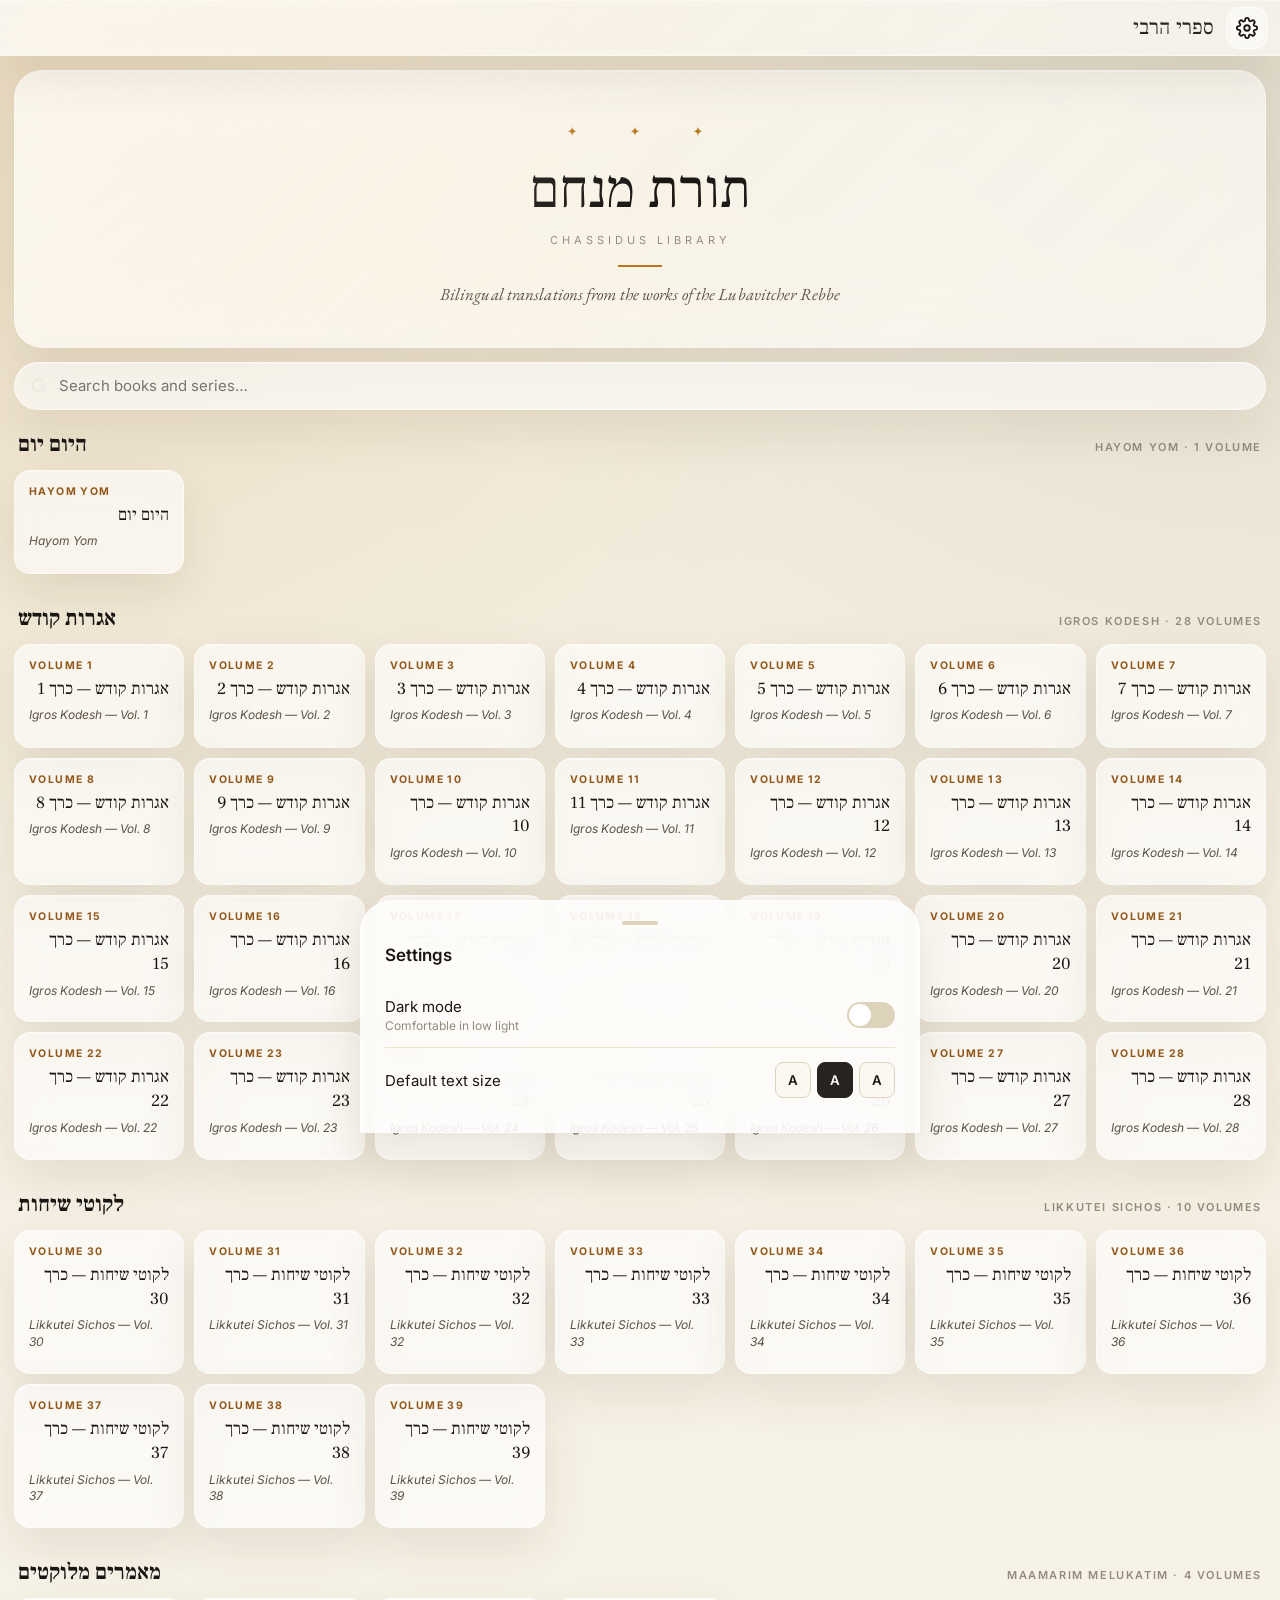
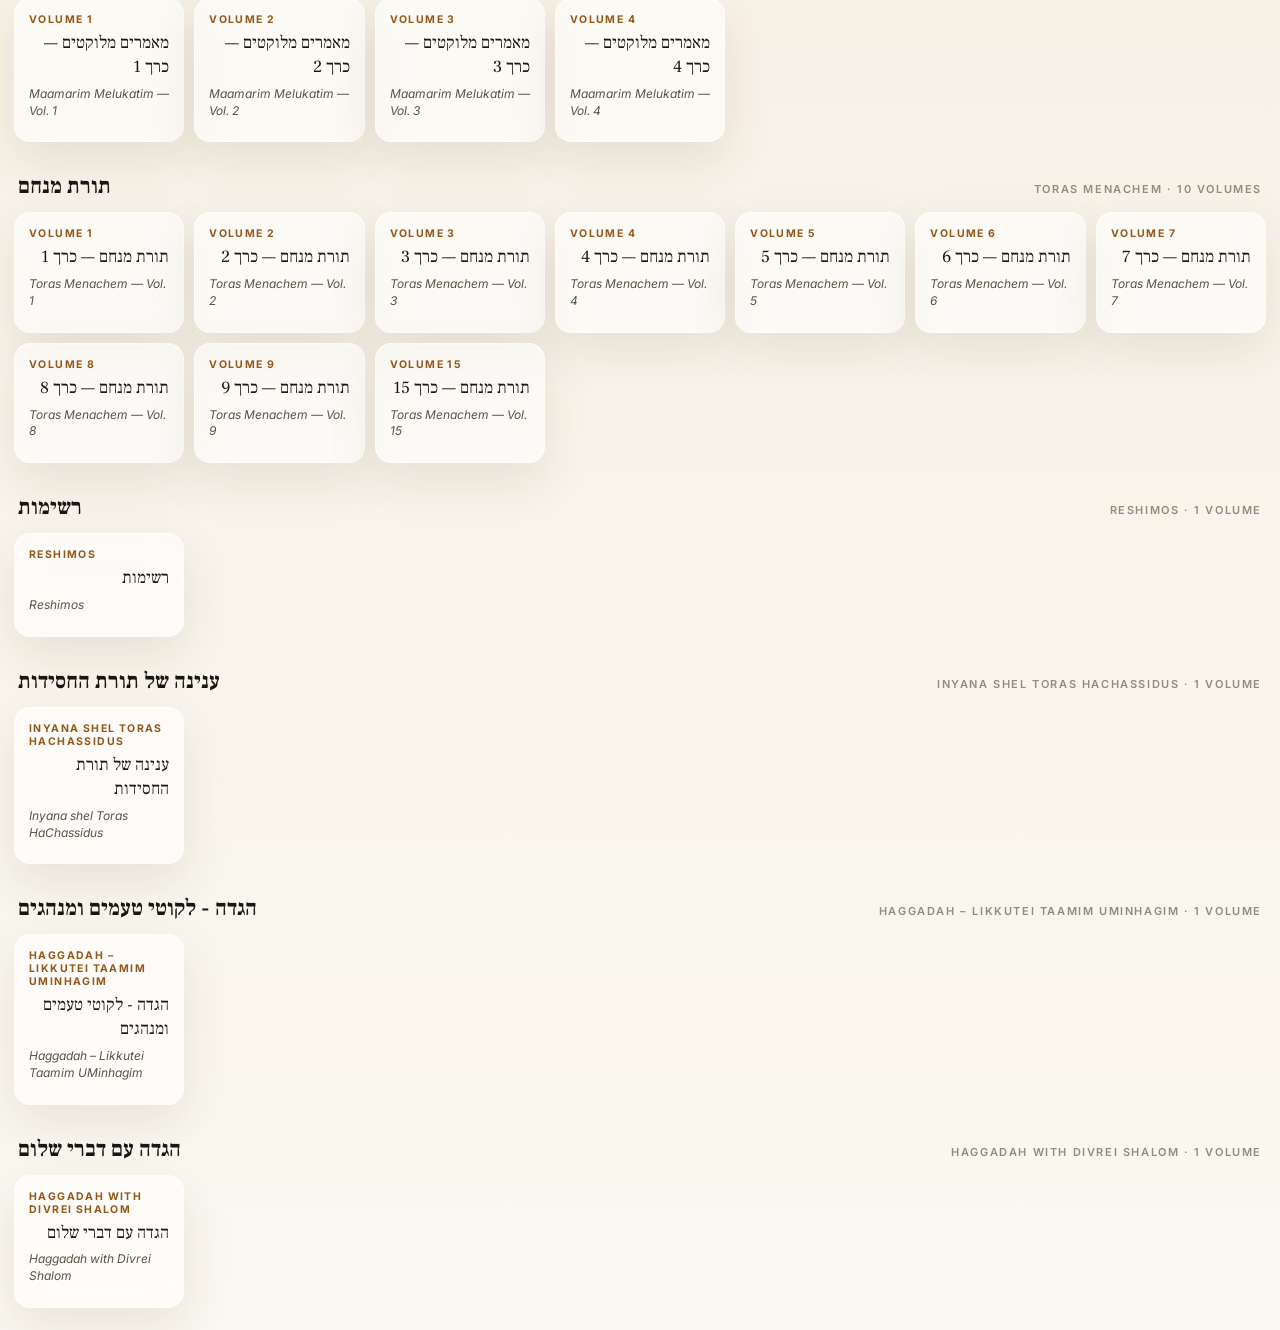
==== index.html @ 0fe82e68 "Initial commit: Chassidus Library site" ====
<!DOCTYPE html>
<html lang="en" data-dark="0" data-fs="md">
<head>
<meta charset="UTF-8">
<meta name="viewport" content="width=device-width,initial-scale=1.0,viewport-fit=cover">
<meta name="theme-color" content="#262320">
<title>Chassidus Library</title>
<meta name="description" content="Bilingual English / Hebrew translations of the works of the Lubavitcher Rebbe — Hayom Yom, Igros Kodesh, Likkutei Sichos, Maamarim Melukatim, Toras Menachem, and more.">
<link rel="preconnect" href="https://fonts.googleapis.com">
<link rel="preconnect" href="https://fonts.gstatic.com" crossorigin>
<link href="https://fonts.googleapis.com/css2?family=Frank+Ruhl+Libre:wght@400;700&family=EB+Garamond:ital,wght@0,400;0,600;1,400&family=Inter:wght@400;500;600&display=swap" rel="stylesheet">
<link rel="stylesheet" href="./assets/design.css">
</head>
<body>

<div class="ab">
  <div class="ab-title ab-title-he">ספרי הרבי</div>
  <button class="ab-btn" id="btn-set" aria-label="Settings">
    <svg viewBox="0 0 24 24"><circle cx="12" cy="12" r="3"/><path d="M19.4 15a1.65 1.65 0 0 0 .33 1.82l.06.06a2 2 0 0 1-2.83 2.83l-.06-.06a1.65 1.65 0 0 0-1.82-.33 1.65 1.65 0 0 0-1 1.51V21a2 2 0 0 1-4 0v-.09A1.65 1.65 0 0 0 9 19.4a1.65 1.65 0 0 0-1.82.33l-.06.06a2 2 0 0 1-2.83-2.83l.06-.06A1.65 1.65 0 0 0 4.68 15a1.65 1.65 0 0 0-1.51-1H3a2 2 0 0 1 0-4h.09A1.65 1.65 0 0 0 4.6 9a1.65 1.65 0 0 0-.33-1.82l-.06-.06a2 2 0 0 1 2.83-2.83l.06.06A1.65 1.65 0 0 0 9 4.68a1.65 1.65 0 0 0 1-1.51V3a2 2 0 0 1 4 0v.09a1.65 1.65 0 0 0 1 1.51 1.65 1.65 0 0 0 1.82-.33l.06-.06a2 2 0 0 1 2.83 2.83l-.06.06A1.65 1.65 0 0 0 19.4 9a1.65 1.65 0 0 0 1.51 1H21a2 2 0 0 1 0 4h-.09a1.65 1.65 0 0 0-1.51 1z"/></svg>
  </button>
</div>

<div class="hero">
  <div class="hero-orn">✦ &nbsp; ✦ &nbsp; ✦</div>
  <div class="hero-he">תורת מנחם</div>
  <div class="hero-en">Chassidus Library</div>
  <div class="hero-rule"></div>
  <div class="hero-sub">Bilingual translations from the works of the Lubavitcher Rebbe</div>
</div>

<div class="lsearch">
  <input id="lsearch" type="search" placeholder="Search books and series…" autocomplete="off">
</div>

<div id="shelf" class="shelf"></div>

<div id="library">
  <div class="loading"><div class="spinner"></div></div>
</div>

<!-- Settings sheet -->
<div id="ssheet">
  <div class="sbdrop"></div>
  <div class="spanel">
    <div class="shandle"></div>
    <div class="stitle">Settings</div>
    <div class="srow">
      <div class="slbl">Dark mode<small>Comfortable in low light</small></div>
      <button class="tswitch" id="dark-tog" aria-label="Dark mode"></button>
    </div>
    <div class="srow">
      <div class="slbl">Default text size</div>
      <div class="fsctrl">
        <button class="fsbtn" data-fs="sm">A</button>
        <button class="fsbtn on" data-fs="md">A</button>
        <button class="fsbtn" data-fs="lg">A</button>
      </div>
    </div>
  </div>
</div>

<script src="./assets/home.js"></script>
</body>
</html>
---- assets/design.css ----
/* Chassidus Library — design system lifted from kuntres-umayaan */
:root {
  --bg:#FBF8F1; --bg-soft:#F2EBDA; --surface:#FFFFFF; --surface-he:#F7F1DE;
  --line:#DDD2BA; --line-soft:#ECE3CC;
  --ink:#1A1714; --ink-2:#5A5247; --ink-3:#948B7E; --ink-inv:#FFFFFF;
  --primary:#262320; --primary-soft:rgba(38,35,32,.06);
  --accent:#B7791F; --accent-deep:#92571B; --accent-soft:rgba(183,121,31,.1);
  --glass:rgba(255,255,255,.58); --glass-strong:rgba(255,255,255,.78);
  --glass-he:rgba(247,241,222,.82); --glass-border:rgba(255,255,255,.45);
  --glass-edge:rgba(255,255,255,.60);
  --glass-shadow:0 18px 50px rgba(73,53,20,.10), inset 0 1px 0 rgba(255,255,255,.42);
  --glass-shine:linear-gradient(135deg, rgba(255,255,255,.35) 0%, transparent 50%, rgba(255,255,255,.08) 100%);
  --f-he:'Frank Ruhl Libre',serif; --f-en:'EB Garamond',Georgia,serif; --f-ui:'Inter',system-ui,sans-serif;
  --sz-he:18px; --sz-en:16.5px; --lh-he:2.0; --lh-en:1.85;
  --bar:56px; --nav:64px; --rmd:10px;
}
[data-dark="1"] {
  --bg:#13110E; --bg-soft:#1B1813; --surface:#1B1813; --surface-he:#1F1A12;
  --line:#2E2A22; --line-soft:#25221C;
  --ink:#F0EAD8; --ink-2:#B0A696; --ink-3:#7E7565;
  --primary:#1F1B17; --primary-soft:rgba(255,255,255,.05);
  --accent:#DAA751; --accent-deep:#B7791F; --accent-soft:rgba(218,167,81,.12);
  --glass:rgba(31,27,23,.6); --glass-strong:rgba(31,27,23,.82);
  --glass-he:rgba(33,27,19,.84); --glass-border:rgba(255,255,255,.08);
  --glass-edge:rgba(255,255,255,.04);
  --glass-shadow:0 20px 60px rgba(0,0,0,.34), inset 0 1px 0 rgba(255,255,255,.06);
  --glass-shine:linear-gradient(135deg, rgba(255,255,255,.08) 0%, transparent 50%, rgba(255,255,255,.03) 100%);
}
[data-fs="sm"]{--sz-he:15.5px;--sz-en:14px;--lh-he:1.9;--lh-en:1.78}
[data-fs="lg"]{--sz-he:21px;--sz-en:18.5px;--lh-he:2.15;--lh-en:1.95}

*,*::before,*::after{box-sizing:border-box;margin:0;padding:0}
html{scroll-behavior:smooth}
body{font-family:var(--f-ui);background:
radial-gradient(circle at top left, rgba(183,121,31,.14), transparent 30%),
radial-gradient(circle at top right, rgba(38,35,32,.08), transparent 28%),
linear-gradient(180deg, var(--bg-soft), var(--bg));
color:var(--ink);min-height:100dvh;-webkit-font-smoothing:antialiased;touch-action:manipulation}
a{color:inherit;text-decoration:none}

/* app bar */
.ab{height:var(--bar);background:var(--glass);backdrop-filter:blur(26px) saturate(160%);-webkit-backdrop-filter:blur(26px) saturate(160%);color:var(--ink);display:flex;align-items:center;padding:0 12px;gap:8px;border-bottom:1px solid var(--glass-border);box-shadow:var(--glass-shadow);position:sticky;top:0;z-index:50}
.ab::before{content:'';position:absolute;inset:0;background:var(--glass-shine);pointer-events:none}
.ab-btn{width:42px;height:42px;border:1px solid var(--glass-edge);background:rgba(255,255,255,.14);backdrop-filter:blur(8px);color:inherit;cursor:pointer;border-radius:14px;display:flex;align-items:center;justify-content:center;transition:background .2s,transform .2s;position:relative;flex-shrink:0}
.ab-btn:active{background:rgba(255,255,255,.22);transform:scale(.92)}
.ab-btn svg{width:22px;height:22px;stroke:currentColor;fill:none;stroke-width:2;stroke-linecap:round;stroke-linejoin:round}
.ab-title{flex:1;font-size:16px;font-weight:600;padding:0 4px;white-space:nowrap;overflow:hidden;text-overflow:ellipsis;letter-spacing:.1px}
.ab-title-he{font-family:var(--f-he);font-size:21px;direction:rtl;font-weight:400}
.tm-badge{display:inline-flex;align-items:center;font-size:10px;font-weight:700;text-transform:uppercase;letter-spacing:.8px;padding:3px 10px;border-radius:999px;background:var(--accent);color:#fff;margin-left:8px;vertical-align:middle}

/* hero */
.hero{position:relative;background:var(--glass);backdrop-filter:blur(30px) saturate(150%);padding:52px 24px 42px;text-align:center;border:1px solid var(--glass-border);box-shadow:var(--glass-shadow);margin:14px;border-radius:28px;overflow:hidden}
.hero::before{content:'';position:absolute;inset:0;background:var(--glass-shine);pointer-events:none}
.hero-orn{font-size:13px;color:var(--accent);letter-spacing:10px;margin-bottom:16px}
.hero-he{font-family:var(--f-he);font-size:42px;line-height:1.3;direction:rtl;color:var(--ink);margin-bottom:8px;font-weight:400}
.hero-en{font-size:11px;letter-spacing:4px;text-transform:uppercase;color:var(--ink-3);margin-bottom:18px}
.hero-rule{width:44px;height:1.5px;background:var(--accent);margin:0 auto 16px}
.hero-sub{font-family:var(--f-en);font-style:italic;font-size:17px;color:var(--ink-2);letter-spacing:.1px}

/* library search */
.lsearch{margin:0 14px 12px;position:relative}
.lsearch input{width:100%;height:48px;border:1px solid var(--glass-border);background:var(--glass);backdrop-filter:blur(18px);border-radius:24px;padding:0 18px 0 44px;font-size:15px;font-family:var(--f-ui);color:var(--ink);outline:none;box-shadow:var(--glass-shadow)}
.lsearch input:focus{border-color:var(--accent)}
.lsearch::before{content:'';position:absolute;left:16px;top:50%;width:18px;height:18px;transform:translateY(-50%);background-image:url("data:image/svg+xml;utf8,<svg xmlns='http://www.w3.org/2000/svg' viewBox='0 0 24 24' fill='none' stroke='%23948B7E' stroke-width='2' stroke-linecap='round' stroke-linejoin='round'><circle cx='11' cy='11' r='8'/><line x1='21' y1='21' x2='16.65' y2='16.65'/></svg>");background-repeat:no-repeat;background-size:contain;pointer-events:none}

/* continue reading shelf */
.shelf{margin:6px 14px 18px}
.shelf-hd{font-size:11px;text-transform:uppercase;letter-spacing:1.6px;color:var(--ink-3);font-weight:700;padding:8px 4px}
.shelf-row{display:flex;gap:12px;overflow-x:auto;padding-bottom:8px;scrollbar-width:none}
.shelf-row::-webkit-scrollbar{display:none}
.shelf-card{flex-shrink:0;width:220px;background:var(--glass-strong);backdrop-filter:blur(20px);border:1px solid rgba(183,121,31,.28);border-radius:18px;padding:14px;cursor:pointer;display:flex;flex-direction:column;gap:6px;box-shadow:var(--glass-shadow);transition:transform .15s}
.shelf-card:active{transform:scale(.97)}
.shelf-card .lbl{font-size:10.5px;text-transform:uppercase;letter-spacing:1.3px;color:var(--accent-deep);font-weight:700}
[data-dark="1"] .shelf-card .lbl{color:var(--accent)}
.shelf-card .he{font-family:var(--f-he);font-size:18px;direction:rtl;text-align:right;color:var(--ink)}
.shelf-card .en{font-size:12px;color:var(--ink-2);font-style:italic}
.shelf-card .pbar{height:3px;background:var(--line-soft);border-radius:2px;overflow:hidden;margin-top:4px}
.shelf-card .pfill{height:100%;background:var(--accent);border-radius:2px}

/* series sections + cards */
.series{margin:0 14px 22px}
.series-hd{display:flex;align-items:baseline;justify-content:space-between;padding:8px 4px 12px;gap:12px}
.series-hd .he{font-family:var(--f-he);font-size:22px;direction:rtl;color:var(--ink);font-weight:700}
.series-hd .en{font-size:11px;text-transform:uppercase;letter-spacing:1.6px;color:var(--ink-3);font-weight:600}
.bgrid{display:grid;grid-template-columns:repeat(auto-fill,minmax(170px,1fr));gap:10px}
.bcard{background:var(--glass);backdrop-filter:blur(16px);border:1px solid var(--glass-border);border-radius:16px;padding:14px;cursor:pointer;display:flex;flex-direction:column;gap:6px;box-shadow:var(--glass-shadow);transition:transform .15s,background .15s;color:inherit;min-height:104px}
.bcard:active{transform:scale(.97);background:var(--primary-soft)}
.bcard .vol{font-size:10.5px;text-transform:uppercase;letter-spacing:1.4px;color:var(--accent-deep);font-weight:700}
[data-dark="1"] .bcard .vol{color:var(--accent)}
.bcard .he{font-family:var(--f-he);font-size:17px;direction:rtl;text-align:right;color:var(--ink);line-height:1.4}
.bcard .en{font-size:12px;color:var(--ink-2);font-style:italic;line-height:1.4}
.bcard .pfill-mini{height:2px;background:var(--accent);border-radius:1px;margin-top:auto;width:0;transition:width .2s}

/* reader view toggle */
.tbar{padding:12px 14px 10px}
.vtoggle{display:flex;background:var(--glass);backdrop-filter:blur(20px) saturate(150%);border-radius:24px;padding:4px;border:1px solid var(--glass-border);max-width:420px;margin:0 auto;box-shadow:var(--glass-shadow)}
.seg-btn{flex:1;border:none;border-radius:18px;padding:10px;font-size:13px;font-weight:600;font-family:var(--f-ui);cursor:pointer;background:transparent;color:var(--ink-3);transition:all .25s;letter-spacing:.1px}
.seg-btn.on{background:linear-gradient(180deg, rgba(255,255,255,.85), rgba(255,255,255,.42));color:var(--primary);box-shadow:0 10px 24px rgba(73,53,20,.12), inset 0 1px 0 rgba(255,255,255,.7);font-weight:700}
[data-dark="1"] .seg-btn.on{background:linear-gradient(180deg, rgba(218,167,81,.38), rgba(218,167,81,.18));color:var(--accent)}

/* progress bar */
.pbar{height:2px;background:var(--line-soft);position:sticky;top:var(--bar);z-index:40}
.pfill{height:100%;background:var(--accent);transition:width .18s;width:0}

/* search input in reader */
.rsbar{padding:0 14px 10px}
.rsbar input{width:100%;height:40px;border-radius:20px;border:1px solid var(--glass-border);background:var(--glass);backdrop-filter:blur(16px);padding:0 16px;font-size:14px;color:var(--ink);outline:none;font-family:var(--f-ui)}
.rsbar input:focus{border-color:var(--accent)}
.rsbar.empty{display:none}
.rs-hits{margin:0 14px;background:var(--glass);backdrop-filter:blur(16px);border:1px solid var(--glass-border);border-radius:16px;max-height:50vh;overflow-y:auto;padding:6px 0}
.rs-hit{padding:10px 16px;border-bottom:1px solid var(--line-soft);cursor:pointer;font-family:var(--f-en);font-size:13.5px;color:var(--ink-2);line-height:1.5}
.rs-hit:last-child{border-bottom:none}
.rs-hit:active{background:var(--primary-soft)}
.rs-hit mark{background:var(--accent-soft);color:inherit;padding:0 2px;border-radius:2px;font-weight:600}
.rs-hit .he{font-family:var(--f-he);direction:rtl;text-align:right;font-size:14px;color:var(--ink-2);margin-top:3px}

/* content scroll */
.cscroll{padding:14px 14px 80px}
.cinner{max-width:760px;margin:0 auto}

/* pair */
.pair{position:relative;background:var(--glass-strong);backdrop-filter:blur(26px) saturate(150%);border-radius:20px;border:1px solid var(--glass-border);overflow:hidden;margin-bottom:18px;box-shadow:var(--glass-shadow);animation:fadeUp .35s ease both}
.pair::before{content:'';position:absolute;inset:0;background:var(--glass-shine);pointer-events:none;border-radius:inherit}
.he-p{direction:rtl;text-align:right;font-family:var(--f-he);font-size:var(--sz-he);line-height:var(--lh-he);background:var(--glass-he);padding:18px 22px;color:var(--ink)}
.he-p p{margin:0}.he-p p+p{margin-top:.55em;padding-top:.55em;border-top:1px solid rgba(183,121,31,.18)}
.psep{position:relative;height:0}
.psep::after{content:'';position:absolute;left:22px;right:22px;top:0;border-top:1px dashed rgba(183,121,31,.45)}
.en-p{font-family:var(--f-en);font-size:var(--sz-en);line-height:var(--lh-en);padding:18px 22px 26px;color:var(--ink);text-align:justify;hyphens:auto;background:rgba(255,255,255,.22)}
.en-p p{margin:0}.en-p p+p{margin-top:.6em}
.en-p em{font-style:italic}
.en-p strong{font-weight:700}
.he-p em,.he-p strong{font-style:normal;font-weight:inherit}

.m-he .en-p,.m-he .psep,.m-he .bm-btn{display:none}
.m-en .he-p,.m-en .psep{display:none}

/* chapter heading */
.ch-head{text-align:center;padding:24px 12px 12px;margin:8px 0 18px;position:relative}
.ch-head::after{content:'';position:absolute;left:50%;bottom:0;transform:translateX(-50%);width:48px;height:1.5px;background:var(--accent)}
.ch-he-lbl{font-family:var(--f-he);font-size:24px;direction:rtl;color:var(--ink);font-weight:700;letter-spacing:.5px}
.ch-en-lbl{font-family:var(--f-en);font-size:11.5px;font-style:italic;color:var(--ink-3);margin-top:5px;letter-spacing:1.6px;text-transform:uppercase}
.ch-head.h1 .ch-he-lbl{font-size:30px}
.ch-head.h3 .ch-he-lbl{font-size:20px}

/* bookmark button */
.bm-btn{position:absolute;bottom:10px;right:10px;width:34px;height:34px;border-radius:50%;border:1px solid var(--glass-border);background:var(--glass);backdrop-filter:blur(14px);cursor:pointer;display:flex;align-items:center;justify-content:center;opacity:0;transition:opacity .2s,transform .15s,background .15s;box-shadow:0 8px 18px rgba(0,0,0,.08);z-index:2}
.bm-btn svg{width:14px;height:14px;stroke:var(--ink-3);fill:none;stroke-width:2;transition:all .2s}
.bm-btn.on svg{stroke:var(--accent-deep);fill:var(--accent-deep)}
[data-dark="1"] .bm-btn.on svg{stroke:var(--accent);fill:var(--accent)}
.bm-btn:active{transform:scale(.86)}
.pair:hover .bm-btn,.bm-btn.on{opacity:1}
@media(hover:none){.bm-btn{opacity:.6}}

/* settings sheet */
#ssheet{position:fixed;inset:0;z-index:200;pointer-events:none}
#ssheet.open{pointer-events:all}
.sbdrop{position:absolute;inset:0;background:rgba(0,0,0,.5);opacity:0;transition:opacity .3s}
#ssheet.open .sbdrop{opacity:1}
.spanel{position:absolute;bottom:0;left:0;right:0;background:var(--glass-strong);backdrop-filter:blur(30px) saturate(160%);border:1px solid var(--glass-border);border-radius:32px 32px 0 0;padding:20px 24px calc(20px + env(safe-area-inset-bottom));transform:translateY(100%);transition:transform .35s cubic-bezier(.4,0,.2,1);box-shadow:var(--glass-shadow);max-width:560px;margin:0 auto;left:0;right:0}
#ssheet.open .spanel{transform:translateY(0)}
.shandle{width:36px;height:4px;background:var(--line);border-radius:2px;margin:0 auto 20px}
.stitle{font-size:17px;font-weight:600;margin-bottom:18px;color:var(--ink)}
.srow{display:flex;align-items:center;justify-content:space-between;padding:14px 0;border-bottom:1px solid var(--line-soft)}
.srow:last-child{border-bottom:none}
.slbl{font-size:15px;color:var(--ink)}
.slbl small{display:block;font-size:12px;color:var(--ink-3);margin-top:2px}
.tswitch{width:48px;height:26px;border-radius:13px;background:var(--line);position:relative;cursor:pointer;transition:background .2s;border:none}
.tswitch.on{background:var(--primary)}
[data-dark="1"] .tswitch.on{background:var(--accent)}
.tswitch::after{content:'';position:absolute;width:22px;height:22px;border-radius:50%;background:#fff;top:2px;left:2px;transition:transform .2s}
.tswitch.on::after{transform:translateX(22px)}
.fsctrl{display:flex;gap:6px}
.fsbtn{width:36px;height:36px;border-radius:8px;border:1px solid var(--line);background:var(--bg);color:var(--ink);font-weight:600;cursor:pointer;font-family:var(--f-ui)}
.fsbtn.on{background:var(--primary);color:#fff;border-color:var(--primary)}

/* toast */
#toast{position:fixed;bottom:24px;left:50%;transform:translateX(-50%) translateY(8px);background:var(--ink);color:var(--bg);padding:10px 22px;border-radius:22px;font-size:14px;z-index:500;opacity:0;transition:opacity .2s,transform .2s;pointer-events:none;box-shadow:0 4px 16px rgba(0,0,0,.18)}
#toast.show{opacity:1;transform:translateX(-50%) translateY(0)}

/* footnotes */
sup.fn-ref{color:var(--accent-deep);font-size:.7em;font-weight:600;padding:0 1px}
[data-dark="1"] sup.fn-ref{color:var(--accent)}

/* empty state */
.empty{text-align:center;padding:80px 24px;color:var(--ink-3);font-family:var(--f-en);font-style:italic;font-size:16px;line-height:1.7}
.loading{text-align:center;padding:80px 24px;color:var(--ink-3)}
.spinner{display:inline-block;width:24px;height:24px;border:2px solid var(--line);border-top-color:var(--accent);border-radius:50%;animation:spin .8s linear infinite}
@keyframes spin{to{transform:rotate(360deg)}}
@keyframes fadeUp{from{opacity:0;transform:translateY(8px)}to{opacity:1;transform:translateY(0)}}

@media(min-width:600px){
  .hero-he{font-size:54px}
  .he-p,.en-p{padding:20px 26px}.psep::after{left:26px;right:26px}
}
@media print{
  .ab,#ssheet,#toast,.pbar,.tbar,.bm-btn,.rsbar,.rs-hits{display:none!important}
  body{height:auto!important;overflow:auto!important}
  .pair{break-inside:avoid;page-break-inside:avoid}
}
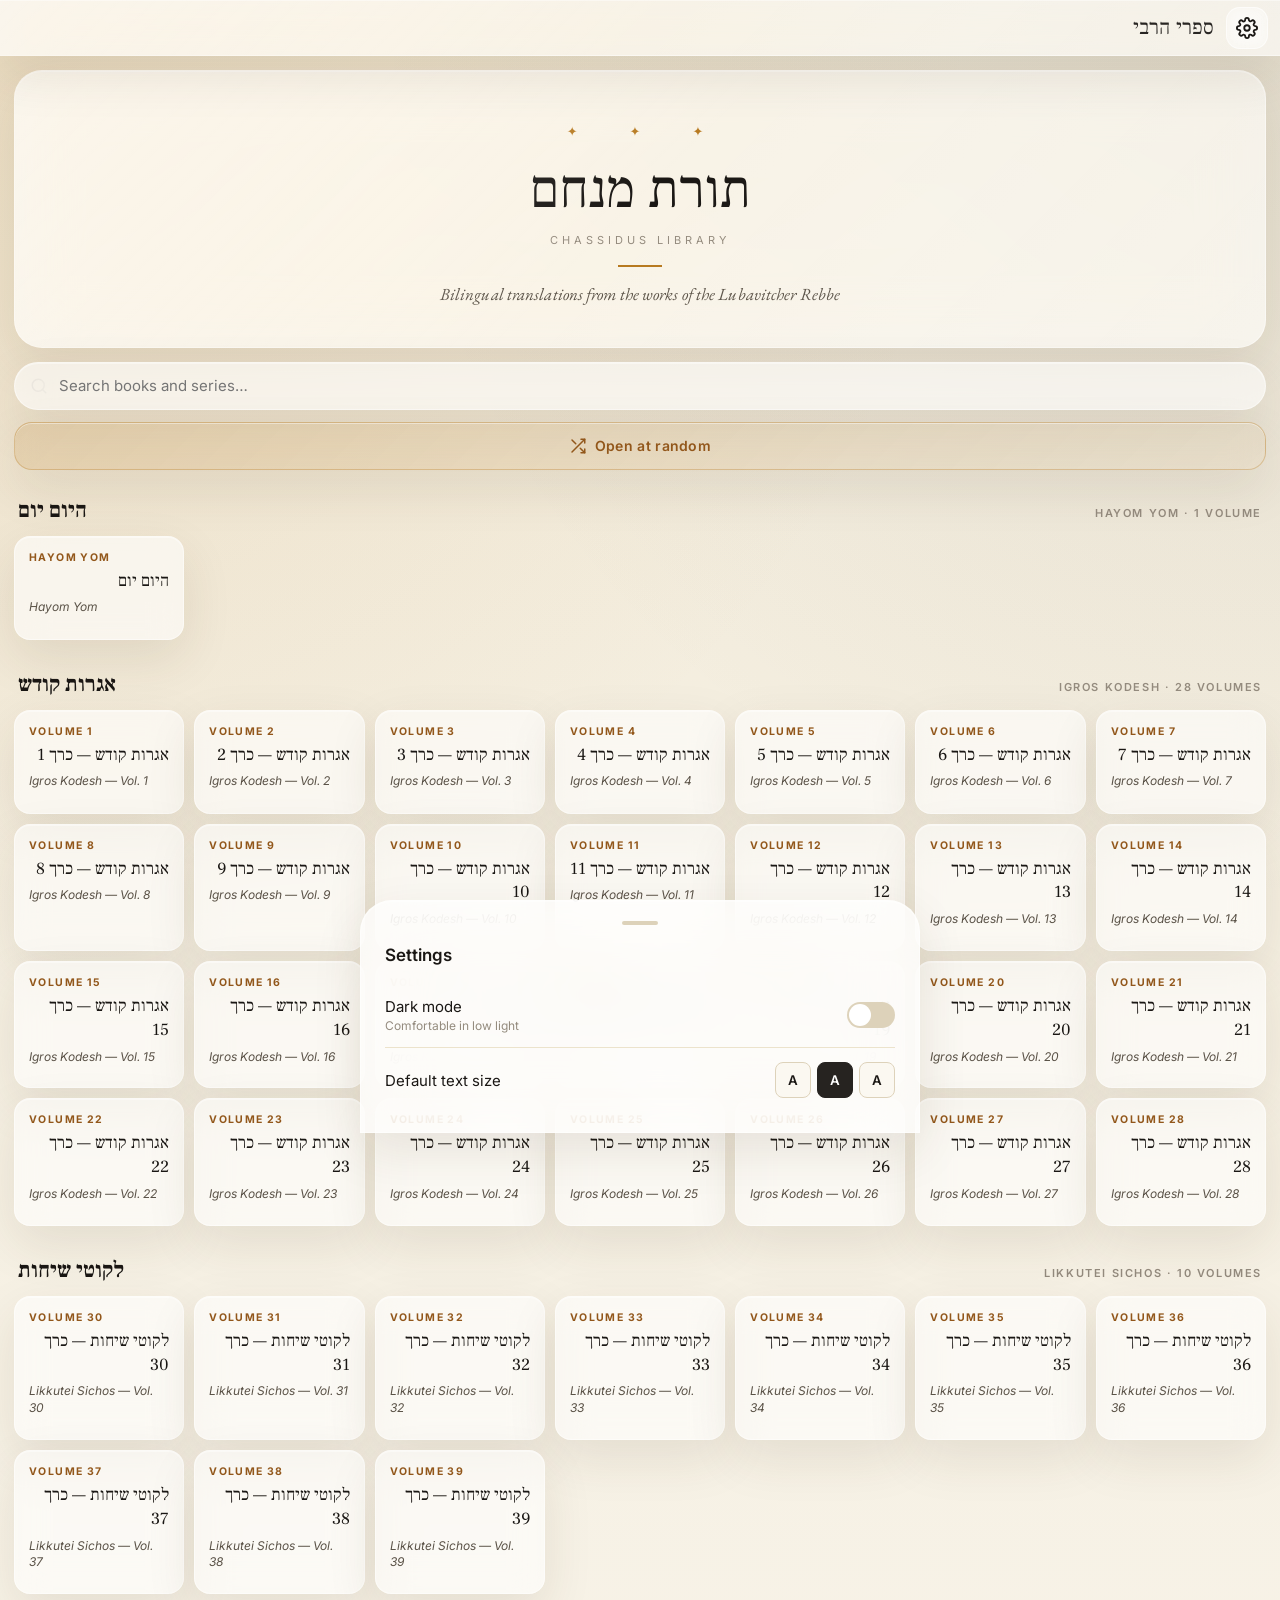
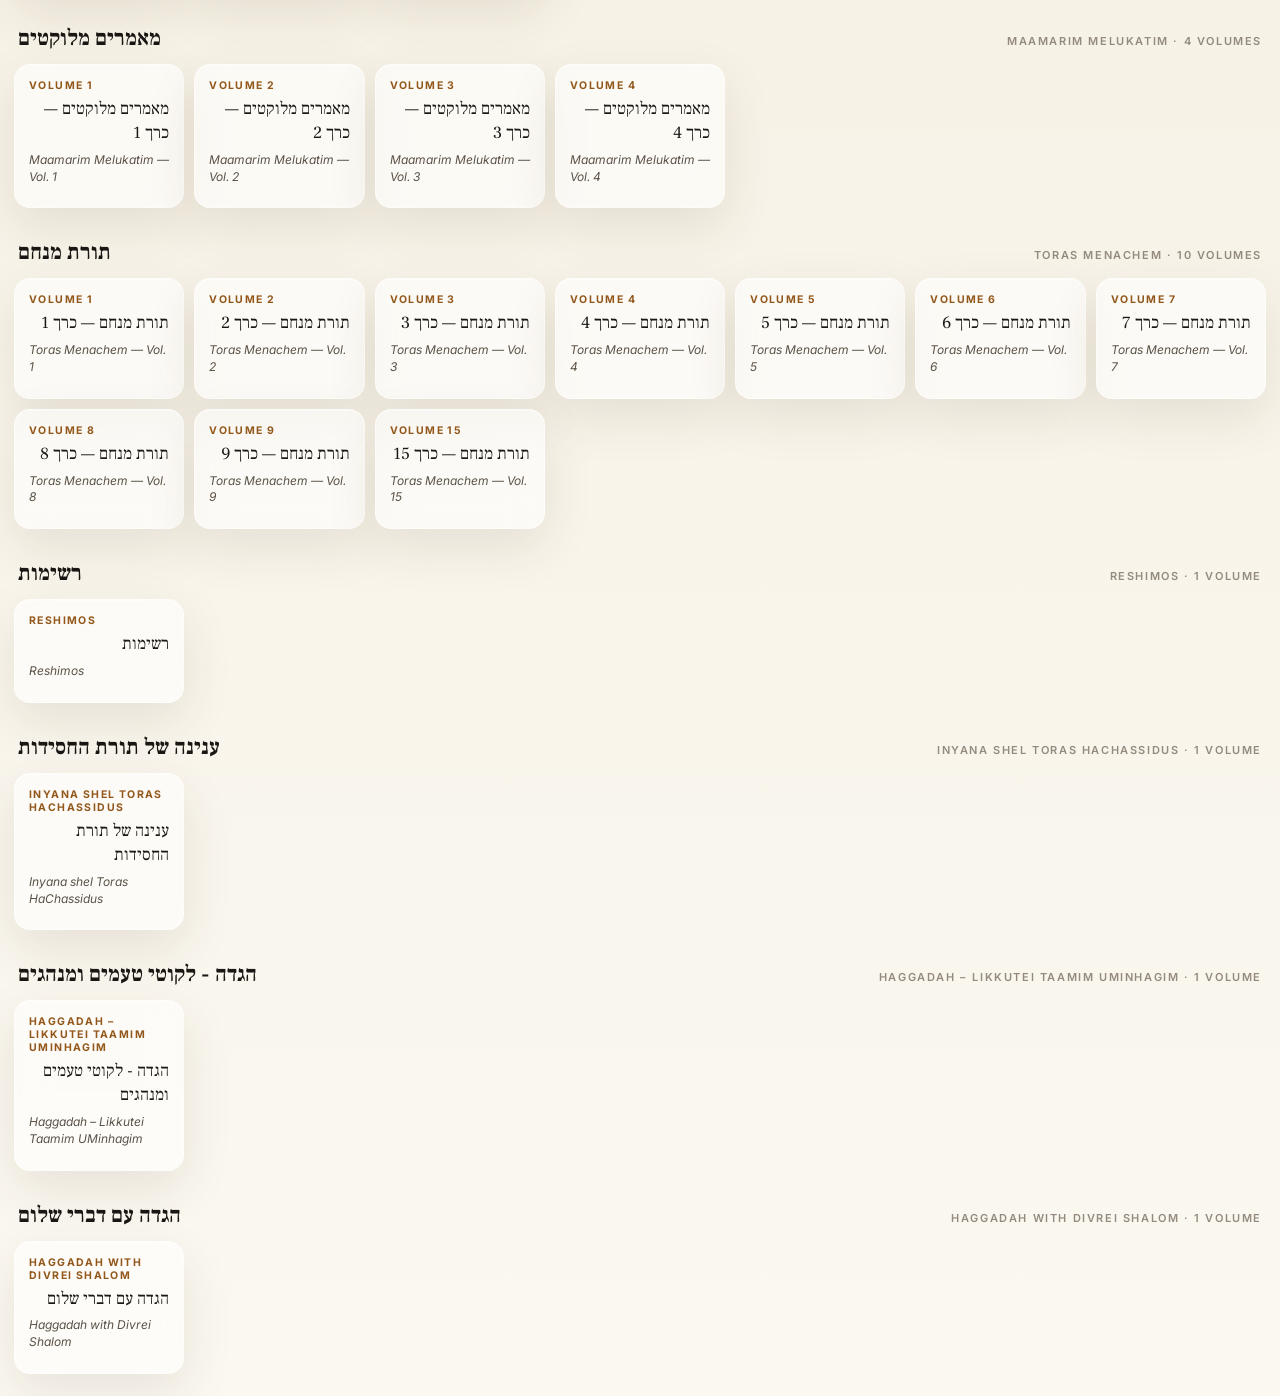
==== commit a1e4cf79: "Add side-by-side layout, TOC drawer, paragraph deep-links, random opener" ====
--- a/index.html
+++ b/index.html
@@ -32,6 +32,11 @@
   <input id="lsearch" type="search" placeholder="Search books and series…" autocomplete="off">
 </div>
 
+<button class="rand-btn" id="rand-btn">
+  <svg viewBox="0 0 24 24"><path d="M16 3h5v5"/><path d="M4 20L21 3"/><path d="M21 16v5h-5"/><path d="M15 15l6 6"/><path d="M4 4l5 5"/></svg>
+  Open at random
+</button>
+
 <div id="shelf" class="shelf"></div>
 
 <div id="library">
--- a/assets/design.css
+++ b/assets/design.css
@@ -133,6 +133,64 @@
 
 .m-he .en-p,.m-he .psep,.m-he .bm-btn{display:none}
 .m-en .he-p,.m-en .psep{display:none}
+
+/* side-by-side layout (only meaningful when both languages visible) */
+@media(min-width:760px){
+  .m-side .pair{display:grid;grid-template-columns:1fr 1fr;align-items:stretch}
+  .m-side .he-p{border-right:1px solid rgba(183,121,31,.22);background:var(--glass-he)}
+  [data-dark="1"] .m-side .he-p{border-right-color:rgba(218,167,81,.16)}
+  .m-side .psep{display:none}
+  .m-side .en-p{background:rgba(255,255,255,.18)}
+  .m-side .cinner{max-width:1100px}
+  /* gentle paragraph-pairing hint: subtle hover sync */
+  .m-side .pair:hover .he-p{background:var(--glass-he);filter:brightness(1.02)}
+  .m-side .pair:hover .en-p{filter:brightness(1.02)}
+}
+.m-side.m-he .pair,.m-side.m-en .pair{display:block}
+
+/* paragraph link button (next to bookmark) */
+.lk-btn{position:absolute;bottom:10px;right:50px;width:34px;height:34px;border-radius:50%;border:1px solid var(--glass-border);background:var(--glass);backdrop-filter:blur(14px);cursor:pointer;display:flex;align-items:center;justify-content:center;opacity:0;transition:opacity .2s,transform .15s,background .15s;box-shadow:0 8px 18px rgba(0,0,0,.08);z-index:2}
+.lk-btn svg{width:14px;height:14px;stroke:var(--ink-3);fill:none;stroke-width:2;stroke-linecap:round;stroke-linejoin:round}
+.lk-btn:active{transform:scale(.86)}
+.pair:hover .lk-btn{opacity:1}
+@media(hover:none){.lk-btn{opacity:.6}}
+.m-he .lk-btn{display:none}
+.m-side .lk-btn{bottom:10px;right:50px}
+
+/* deep-link highlight */
+.pair.flash{box-shadow:0 0 0 3px var(--accent),var(--glass-shadow);transition:box-shadow .4s}
+
+/* TOC drawer */
+#toc-btn{position:fixed;bottom:24px;right:18px;width:54px;height:54px;border-radius:50%;background:var(--glass-strong);backdrop-filter:blur(22px) saturate(160%);border:1px solid var(--glass-border);box-shadow:var(--glass-shadow);cursor:pointer;display:flex;align-items:center;justify-content:center;z-index:60;color:var(--ink);transition:transform .15s}
+#toc-btn:active{transform:scale(.92)}
+#toc-btn svg{width:22px;height:22px;stroke:currentColor;fill:none;stroke-width:2;stroke-linecap:round;stroke-linejoin:round}
+#toc-btn[hidden]{display:none}
+
+#tocsheet{position:fixed;inset:0;z-index:210;pointer-events:none}
+#tocsheet.open{pointer-events:all}
+#tocsheet .sbdrop{position:absolute;inset:0;background:rgba(0,0,0,.5);opacity:0;transition:opacity .3s}
+#tocsheet.open .sbdrop{opacity:1}
+.toc-panel{position:absolute;top:0;bottom:0;right:0;width:min(380px,90vw);background:var(--glass-strong);backdrop-filter:blur(30px) saturate(160%);border-left:1px solid var(--glass-border);box-shadow:var(--glass-shadow);transform:translateX(100%);transition:transform .3s cubic-bezier(.4,0,.2,1);display:flex;flex-direction:column}
+#tocsheet.open .toc-panel{transform:translateX(0)}
+.toc-hd{padding:20px 22px 14px;border-bottom:1px solid var(--line-soft);display:flex;align-items:center;gap:10px}
+.toc-hd .ttl{flex:1;font-size:15px;font-weight:700;color:var(--ink)}
+.toc-list{flex:1;overflow-y:auto;padding:8px 0 24px}
+.toc-item{display:block;padding:10px 22px;cursor:pointer;border-left:3px solid transparent;transition:background .15s,border-color .15s;color:inherit}
+.toc-item:hover{background:var(--primary-soft)}
+.toc-item.current{border-left-color:var(--accent);background:rgba(183,121,31,.08)}
+.toc-item .he{font-family:var(--f-he);direction:rtl;text-align:right;font-size:16px;color:var(--ink);line-height:1.4}
+.toc-item .en{font-size:11.5px;color:var(--ink-3);font-style:italic;margin-top:2px;letter-spacing:.4px}
+.toc-item.lvl-1{font-weight:700}
+.toc-item.lvl-1 .he{font-size:19px}
+.toc-item.lvl-2{padding-left:22px}
+.toc-item.lvl-3{padding-left:36px}
+.toc-item.lvl-3 .he{font-size:14px}
+
+/* random button on home */
+.rand-btn{display:flex;align-items:center;justify-content:center;gap:8px;margin:0 14px 18px;padding:14px;border-radius:18px;background:linear-gradient(135deg,rgba(183,121,31,.18),rgba(183,121,31,.06));backdrop-filter:blur(16px);border:1px solid rgba(183,121,31,.32);cursor:pointer;font-size:14px;color:var(--accent-deep);font-family:var(--f-ui);font-weight:600;letter-spacing:.3px;box-shadow:var(--glass-shadow);transition:transform .15s,background .2s;width:calc(100% - 28px)}
+[data-dark="1"] .rand-btn{color:var(--accent)}
+.rand-btn:active{transform:scale(.98)}
+.rand-btn svg{width:18px;height:18px;stroke:currentColor;fill:none;stroke-width:2;stroke-linecap:round;stroke-linejoin:round}
 
 /* chapter heading */
 .ch-head{text-align:center;padding:24px 12px 12px;margin:8px 0 18px;position:relative}
